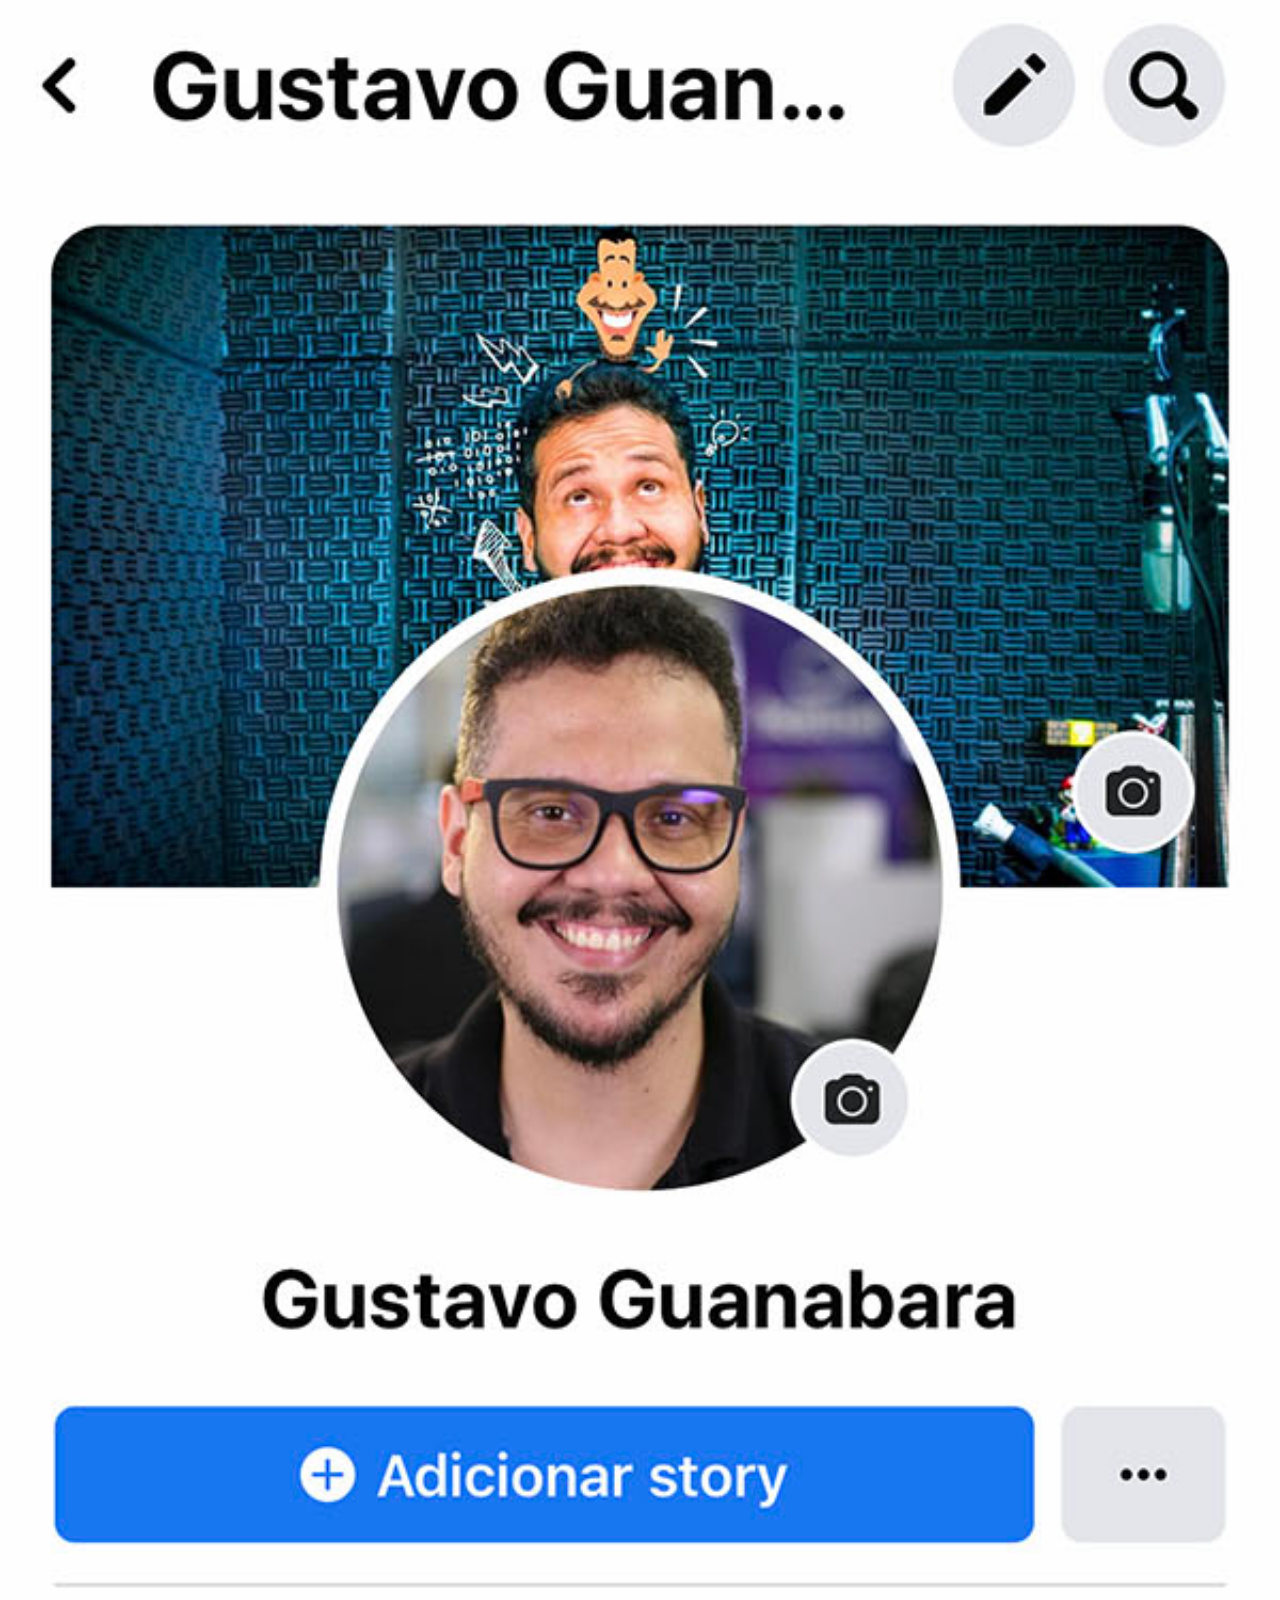
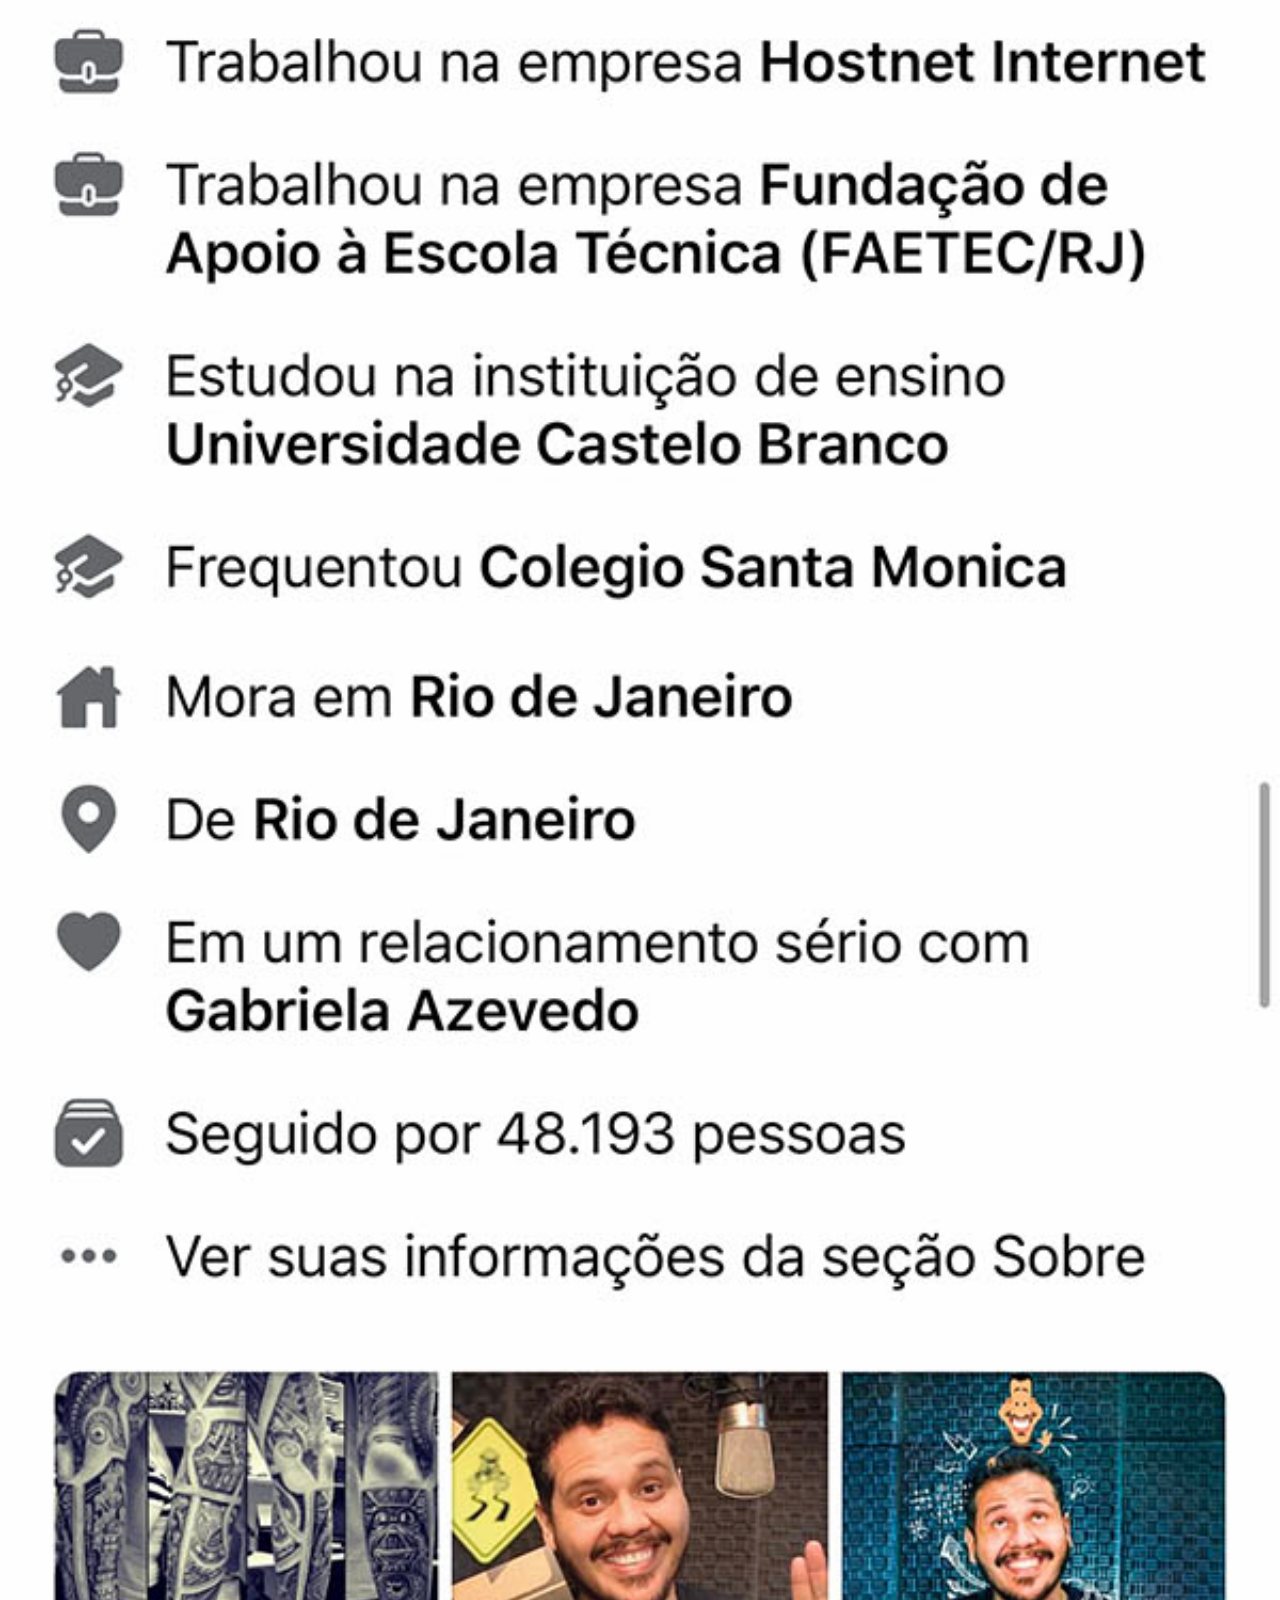
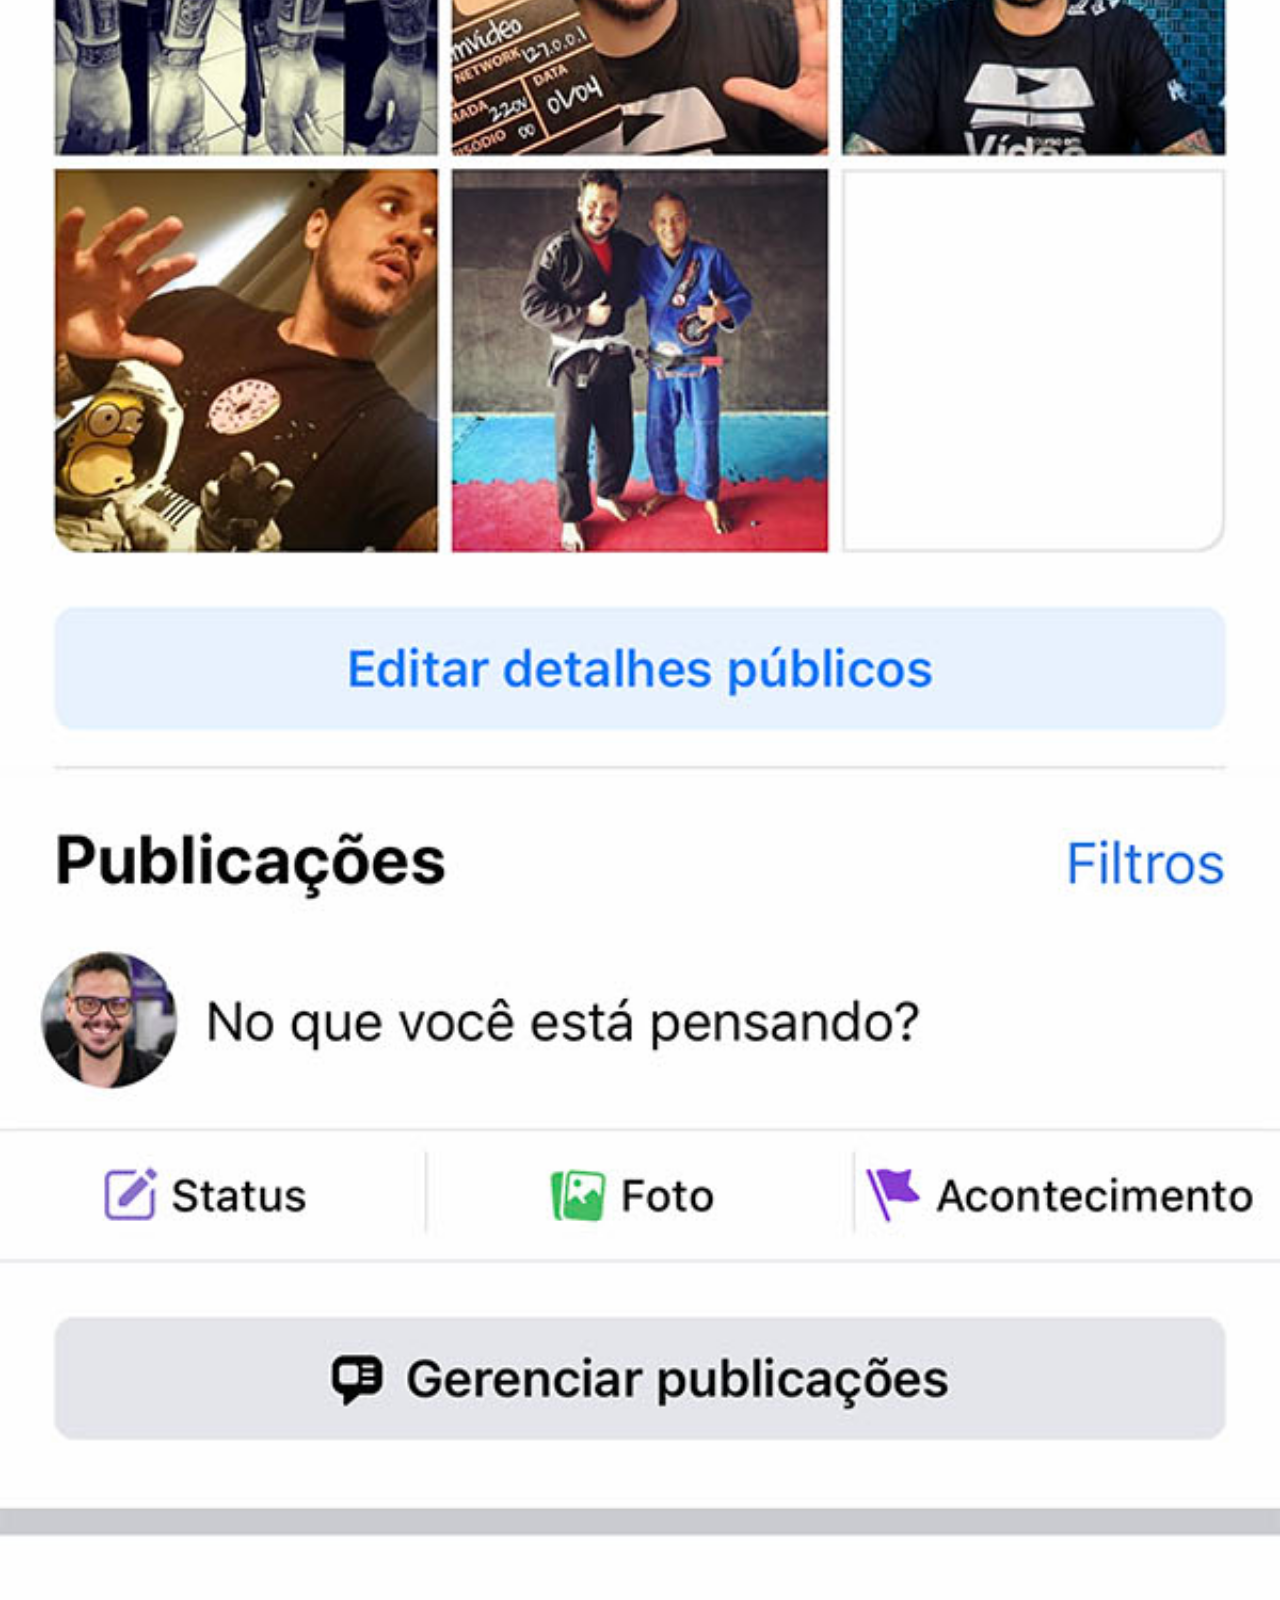
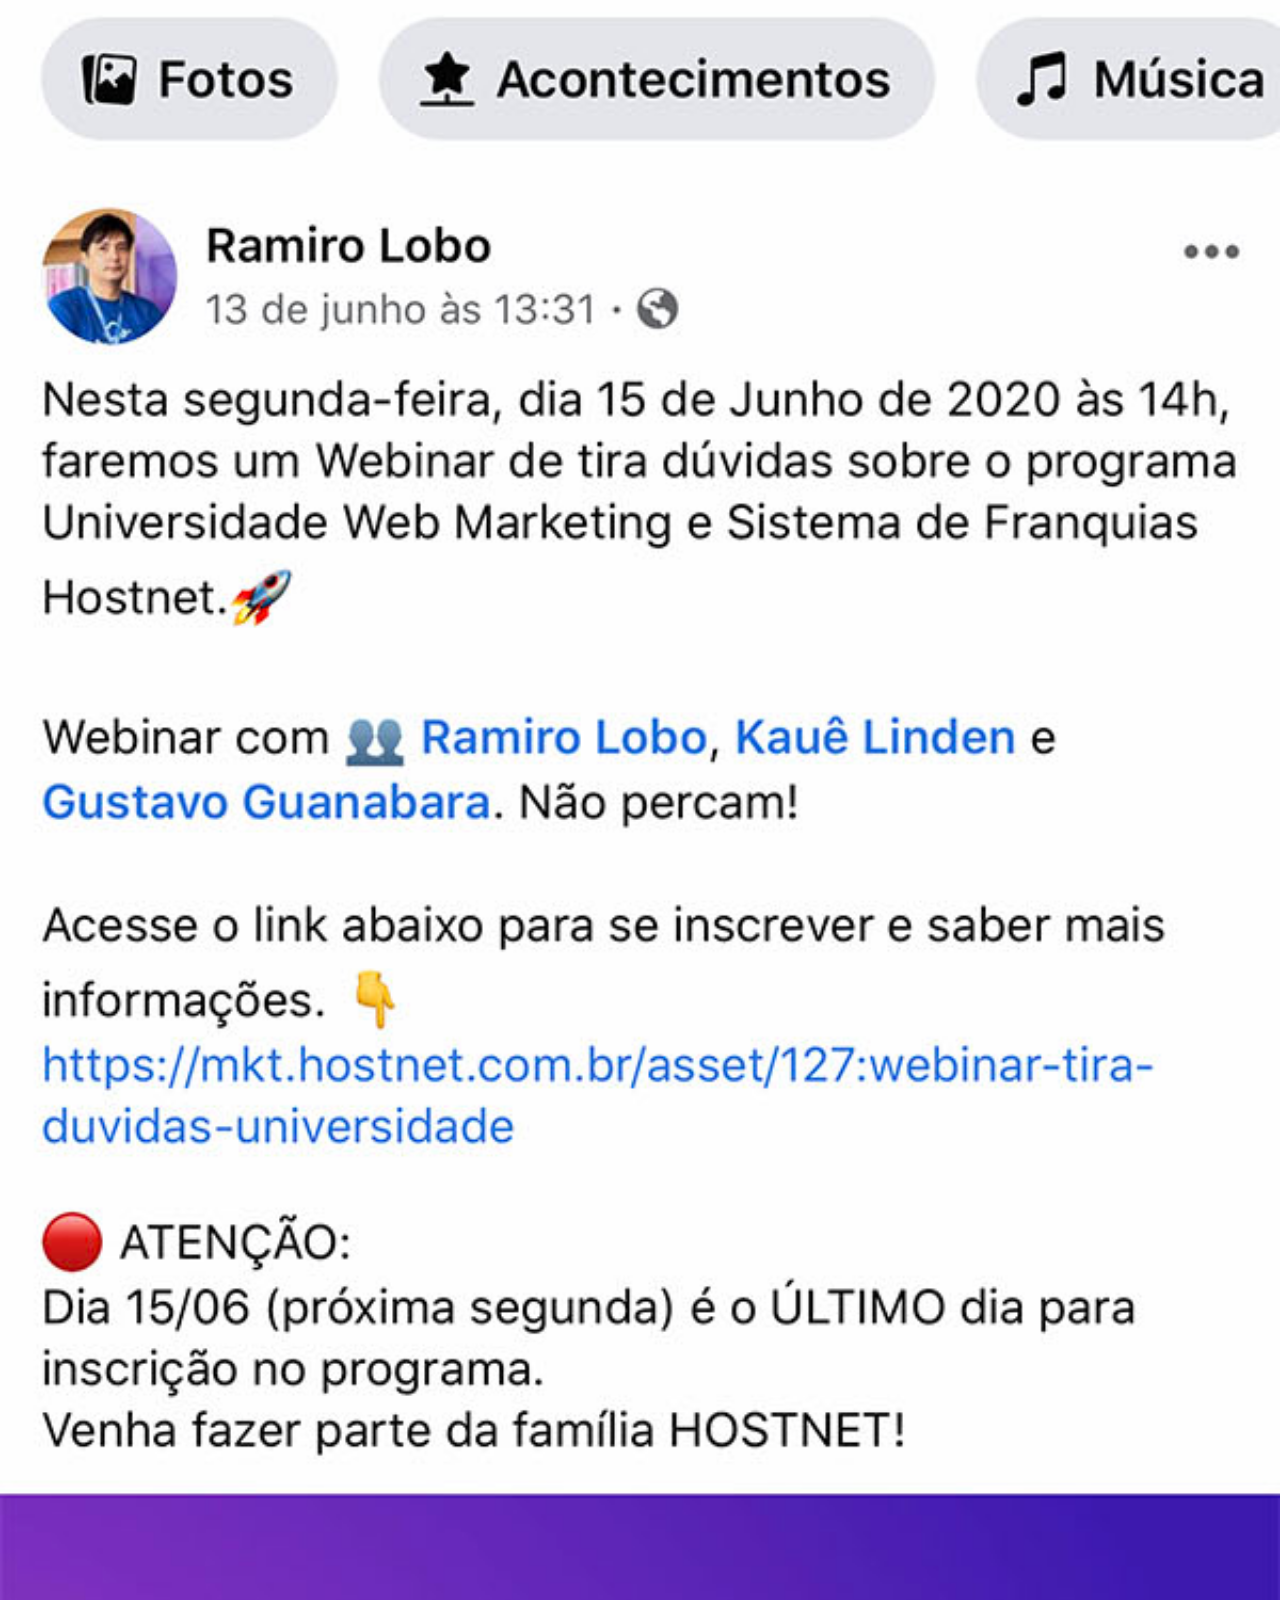
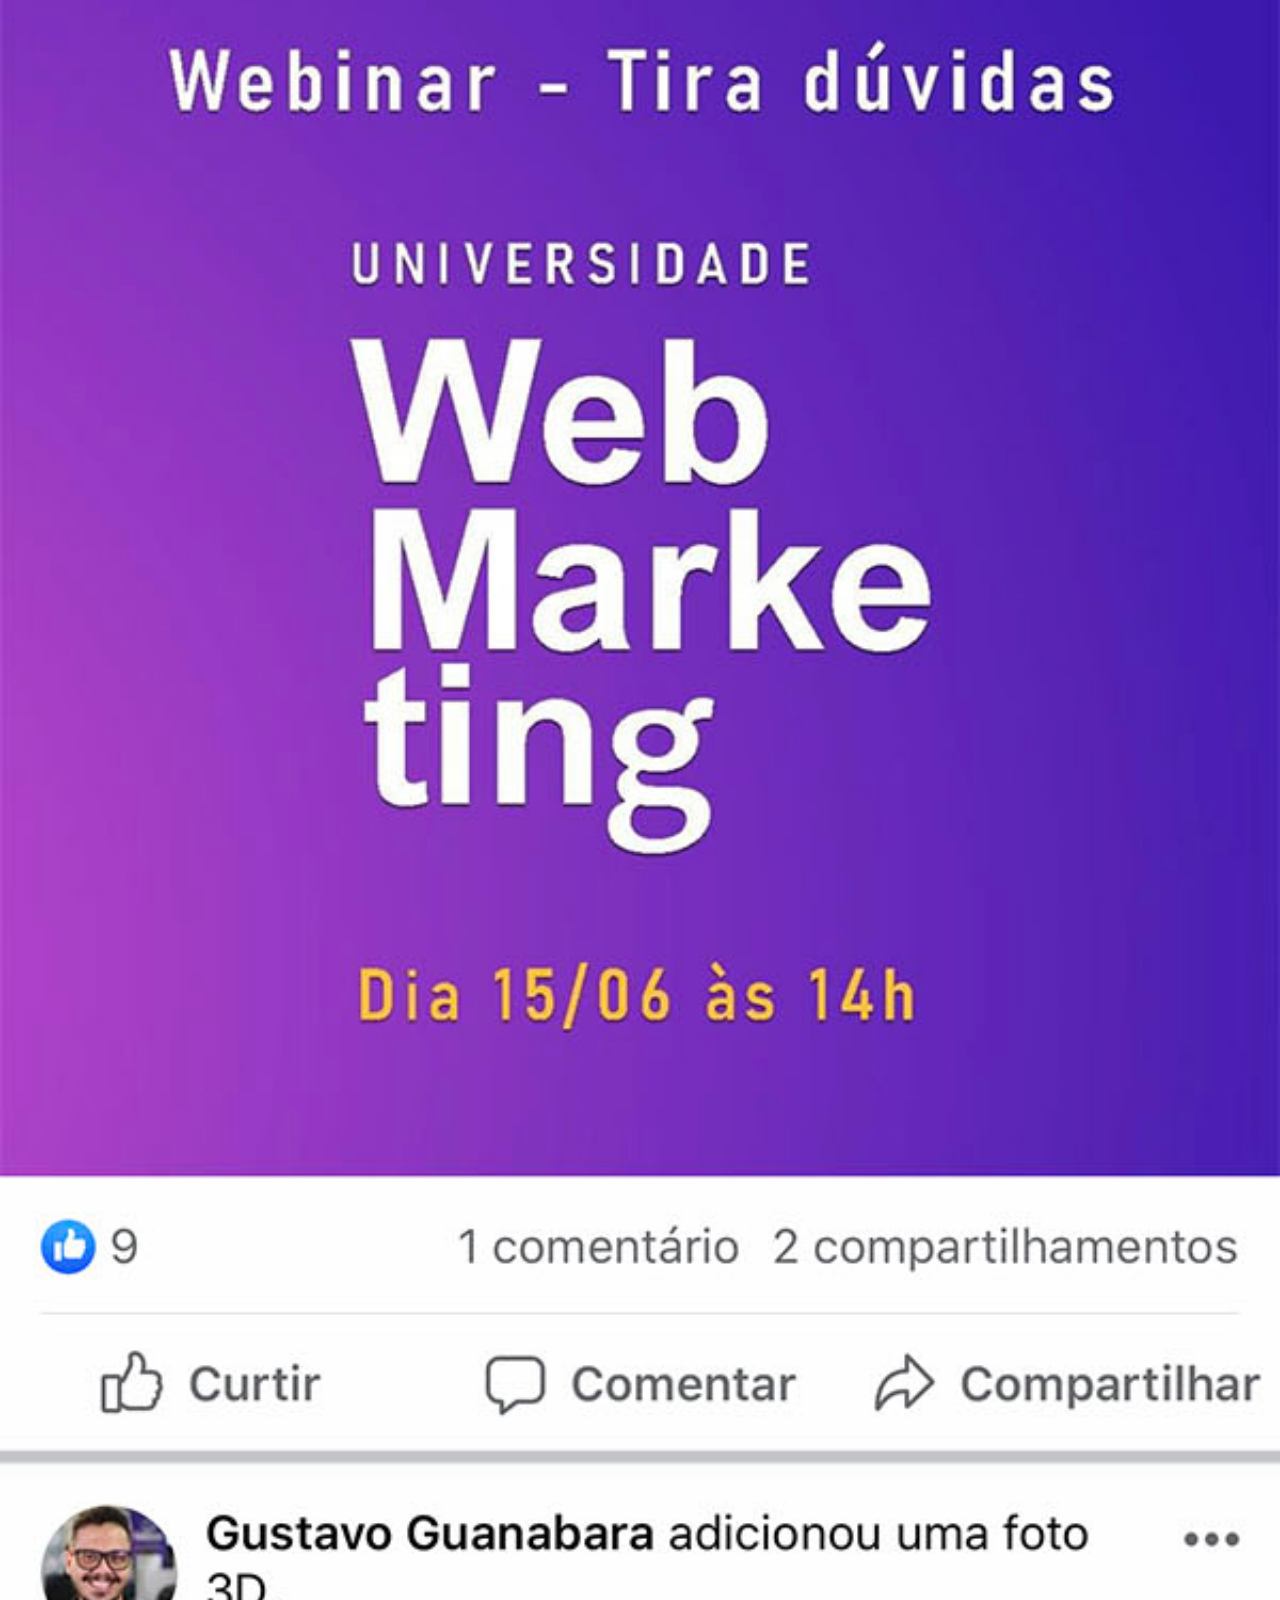
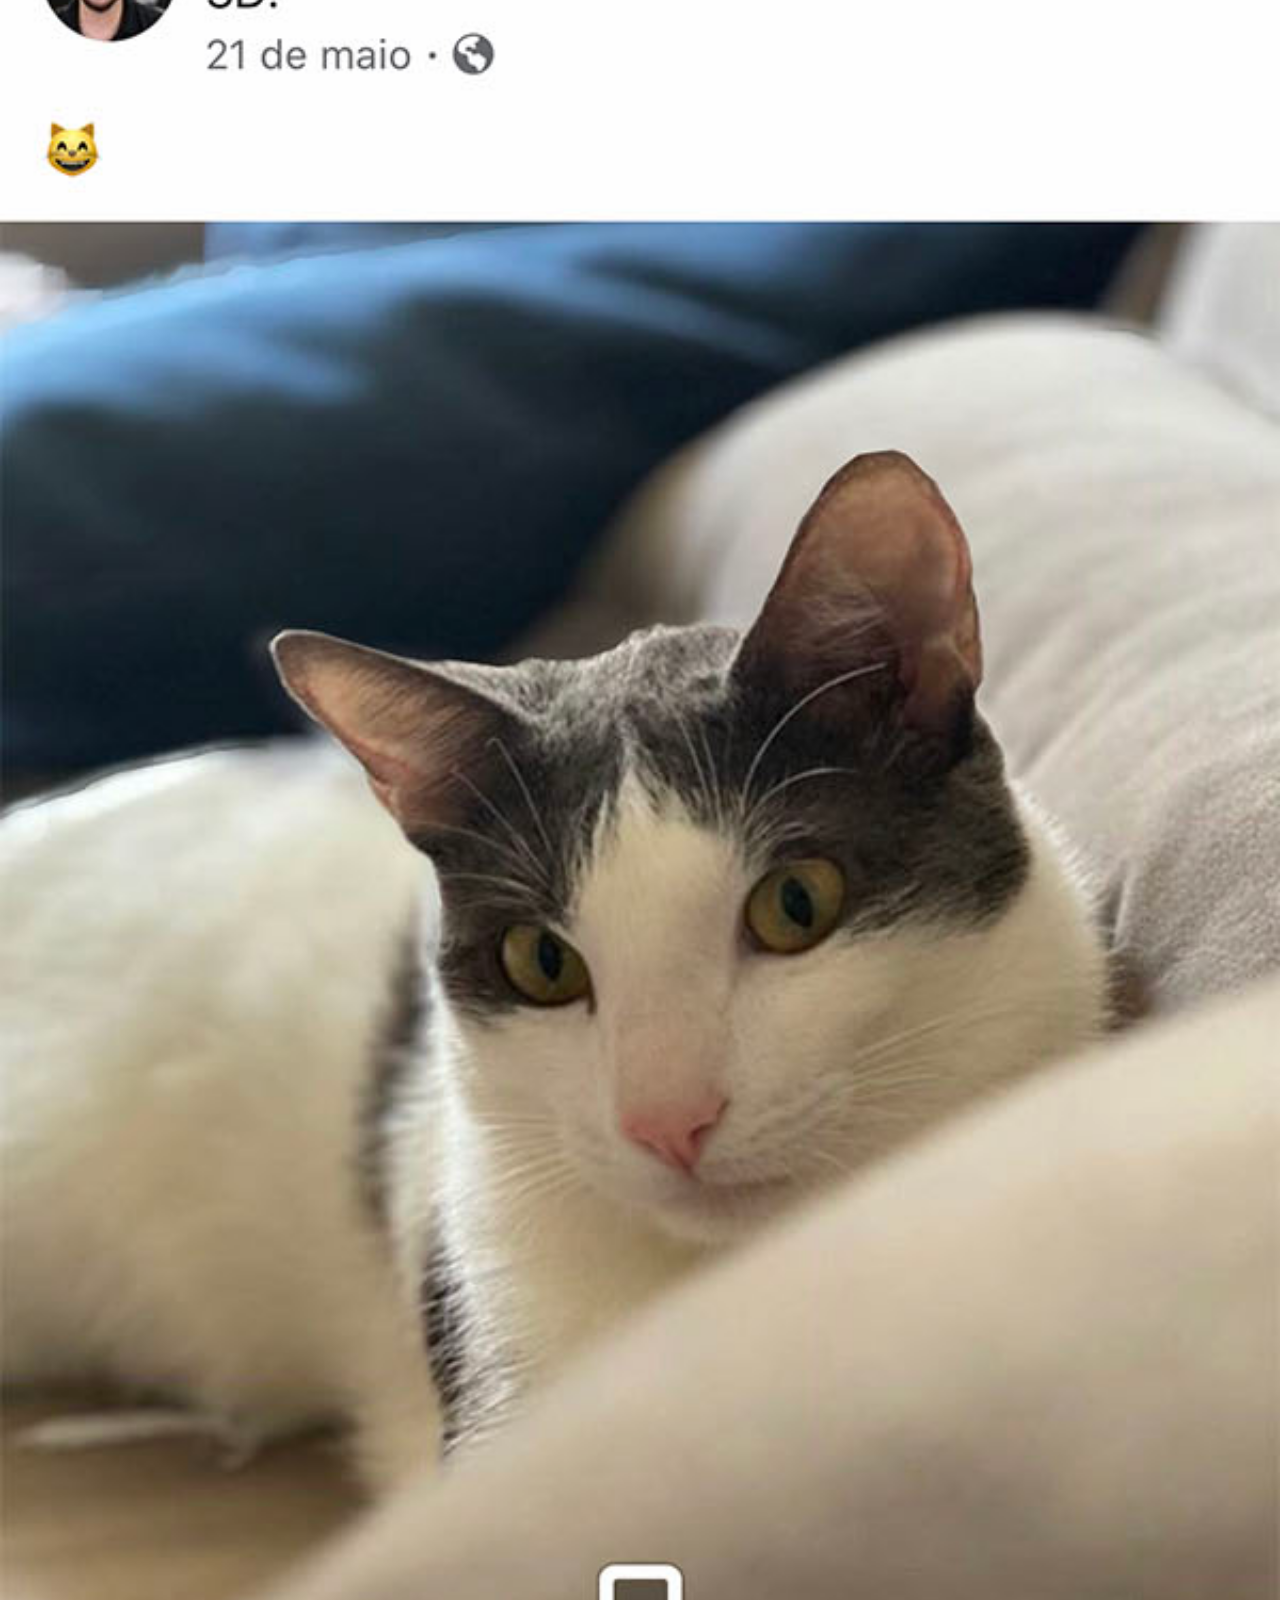
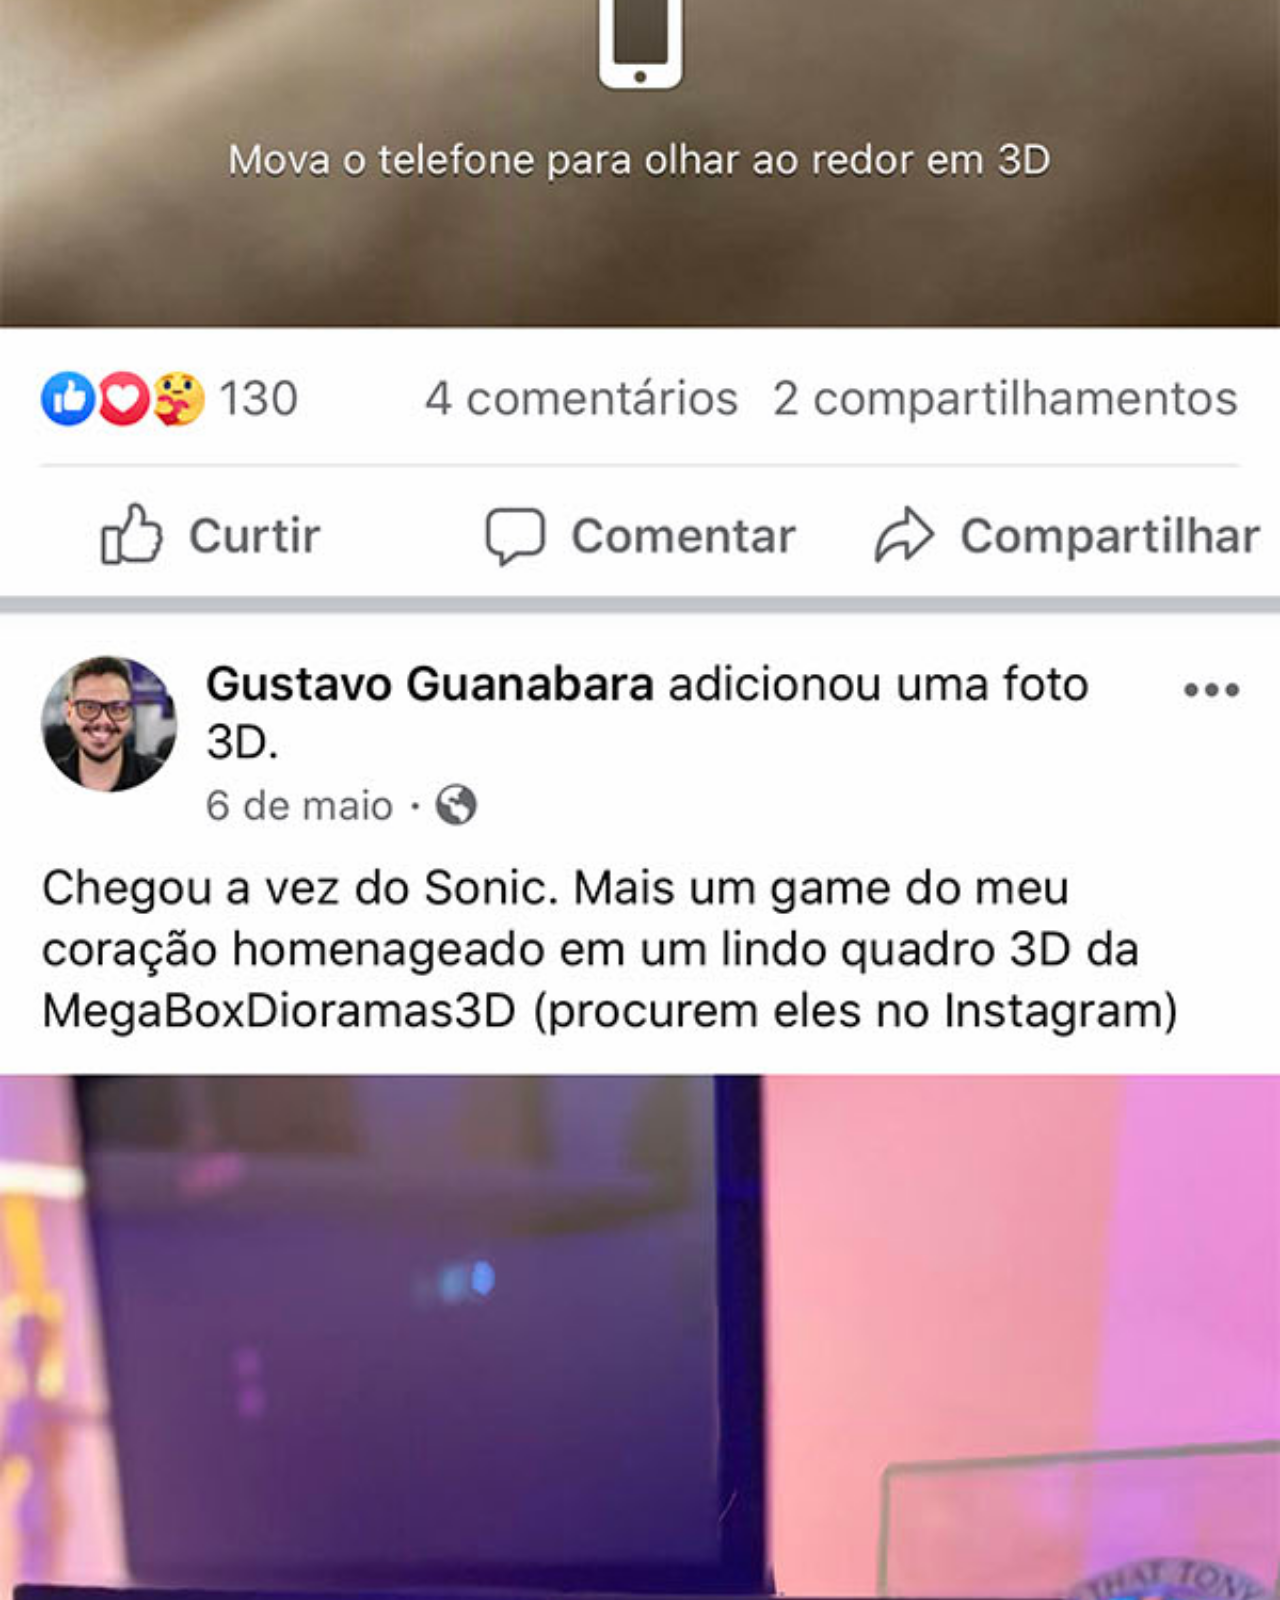
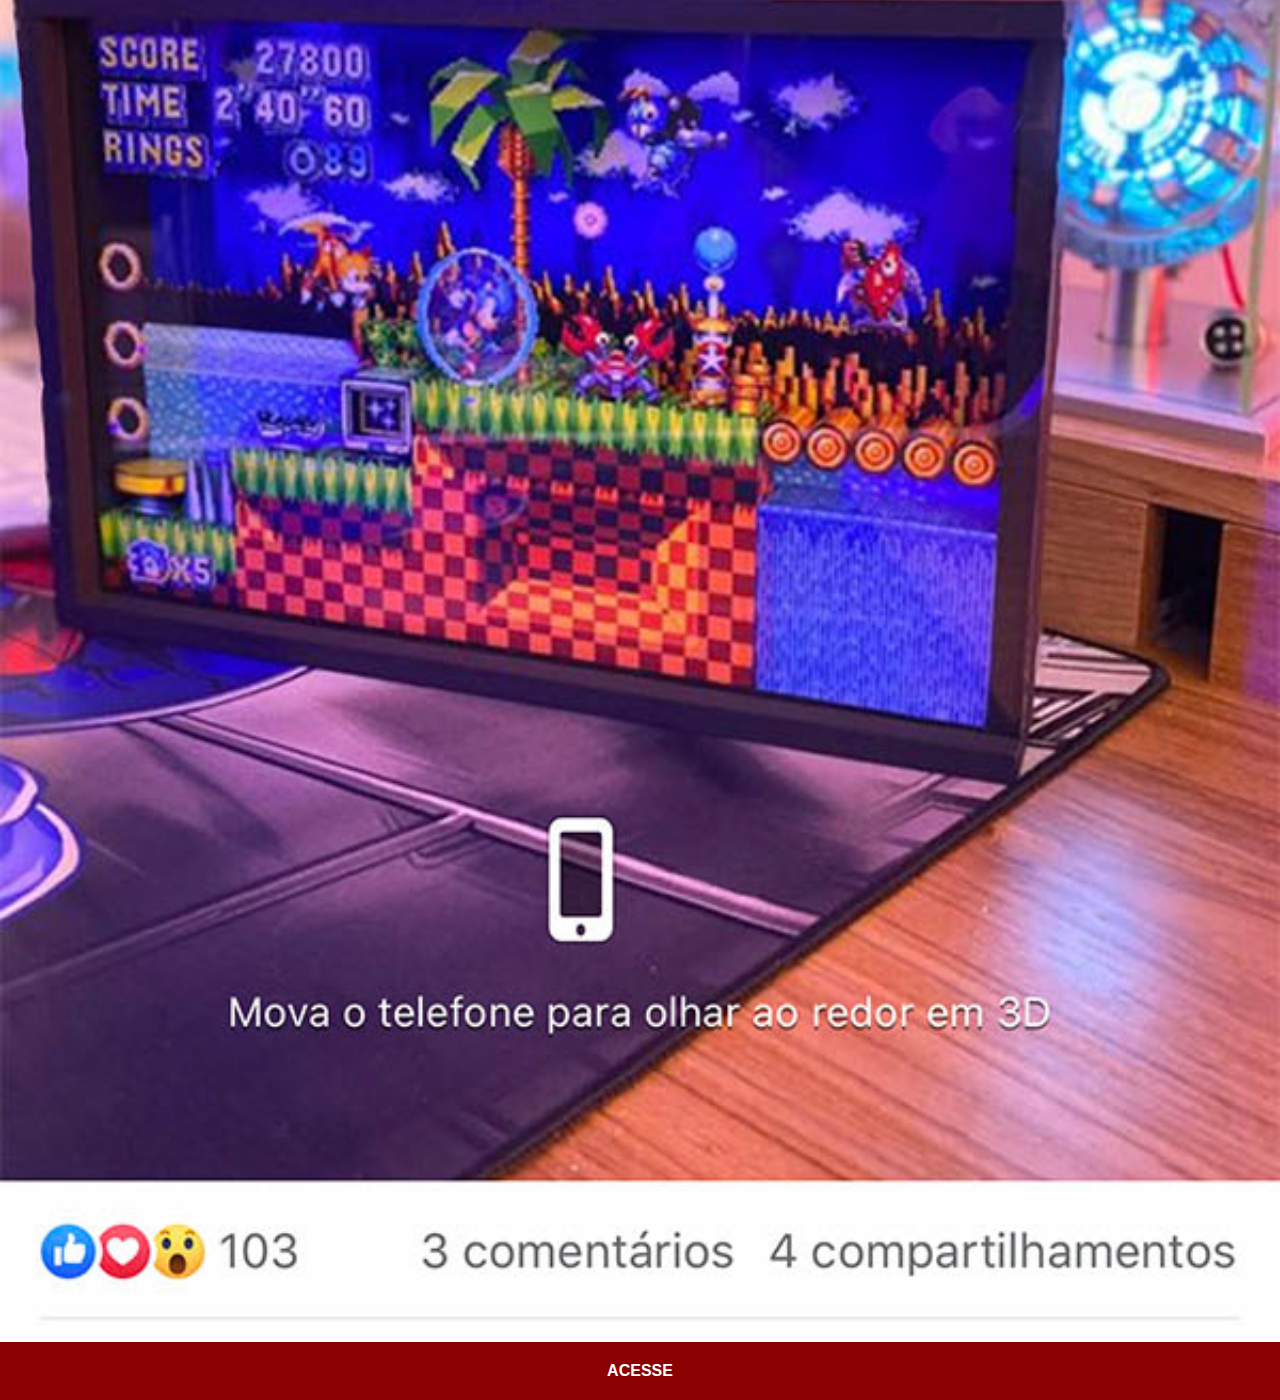
==== facebook.html @ bbd07695 "adicionei redes sociais" ====
<!DOCTYPE html>
<html lang="pt-br">
<head>
    <meta charset="UTF-8">
    <meta name="viewport" content="width=device-width, initial-scale=1.0">
    <title>Facebook</title>
    <link rel="stylesheet" href="estilos/social.css">
</head>
<body>
    <img src="imagens/tela-facebook.jpg" alt="Facebook">
    <a href="https://www.facebook.com/gustavoguanabara/" target="_blank">ACESSE</a>
</body>
</html>
---- estilos/social.css ----
@charset "UTF-8";

* {
    margin: 0px;
    padding: 0px;
    font-family: Arial, Helvetica, sans-serif;
}

::-webkit-scrollbar {
    width: 0px;
    height: 0px;
}

img {
    width: 100vw;
}

a {
    display: block;
    background-color: darkred;
    color: white;
    padding: 20px;
    text-align: center;
    font-weight: bolder;
    text-decoration: none;
}

a:hover {
    background-color: red;
}
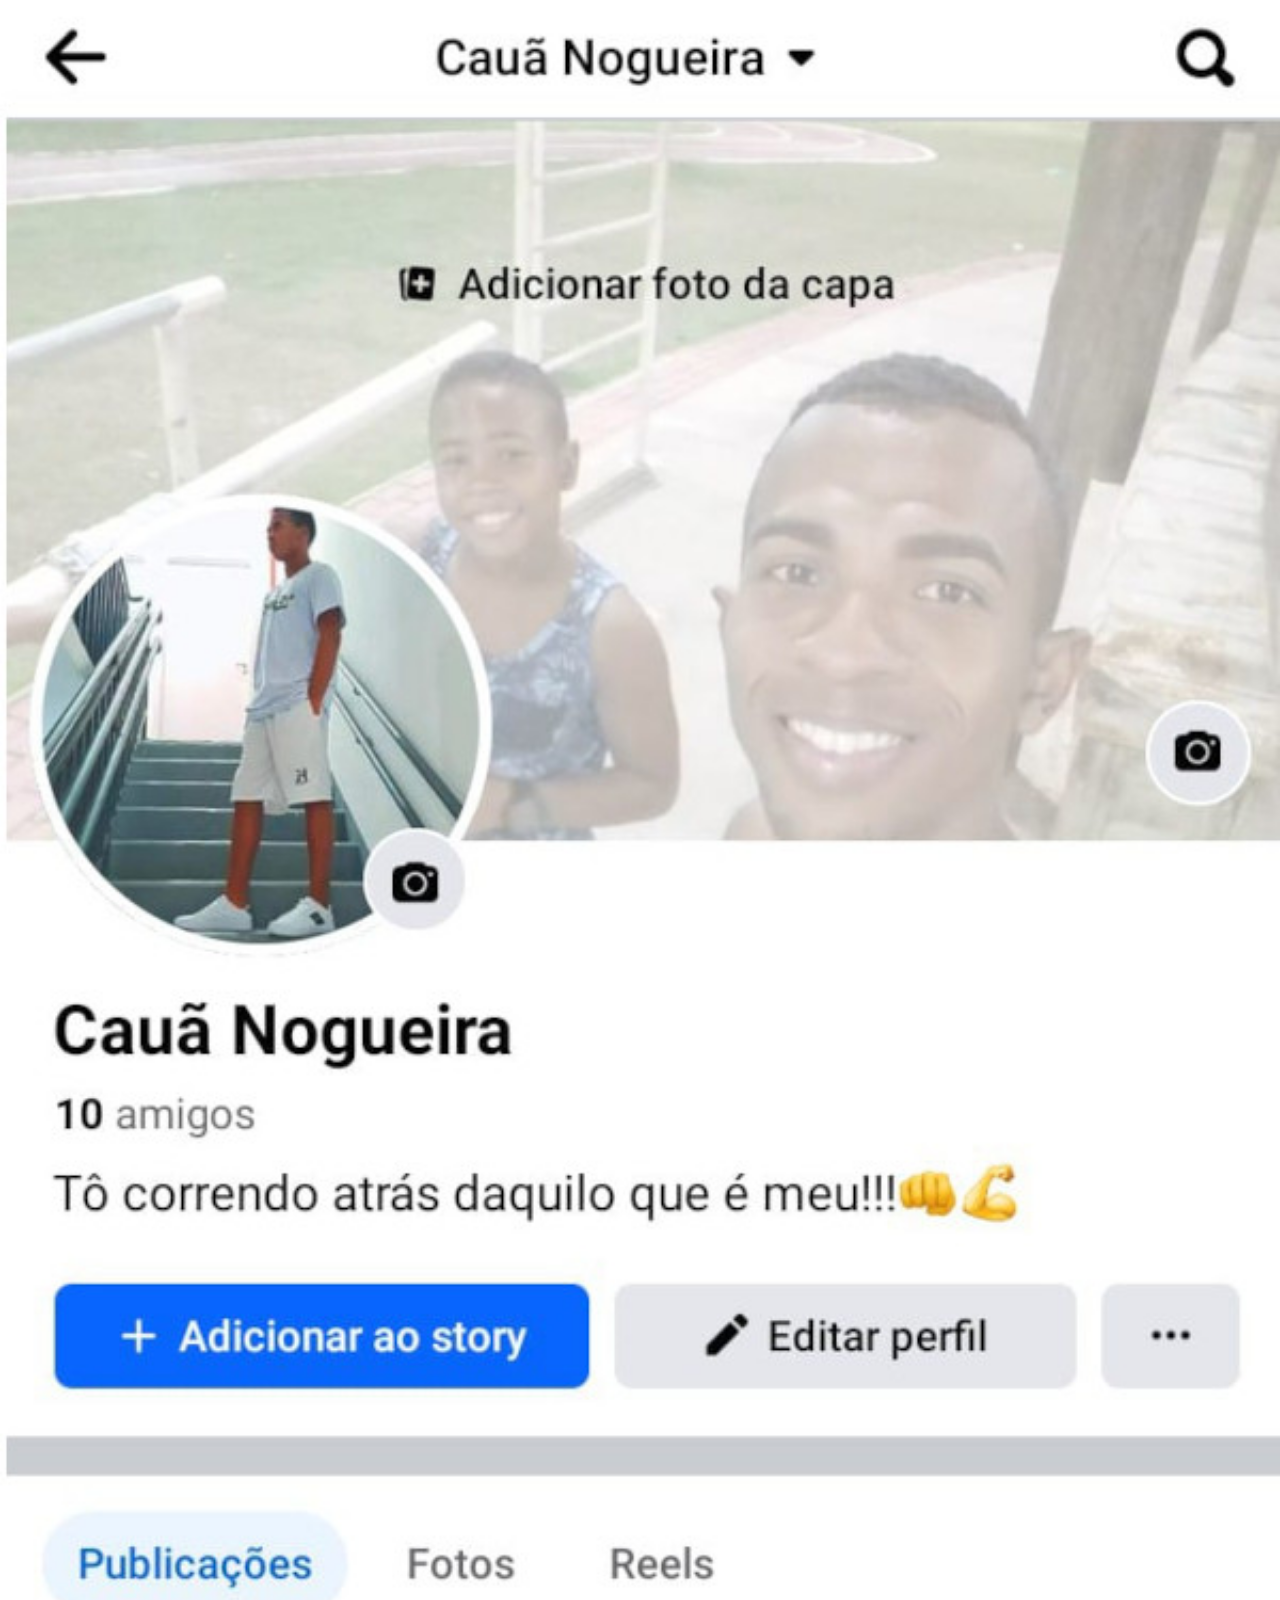
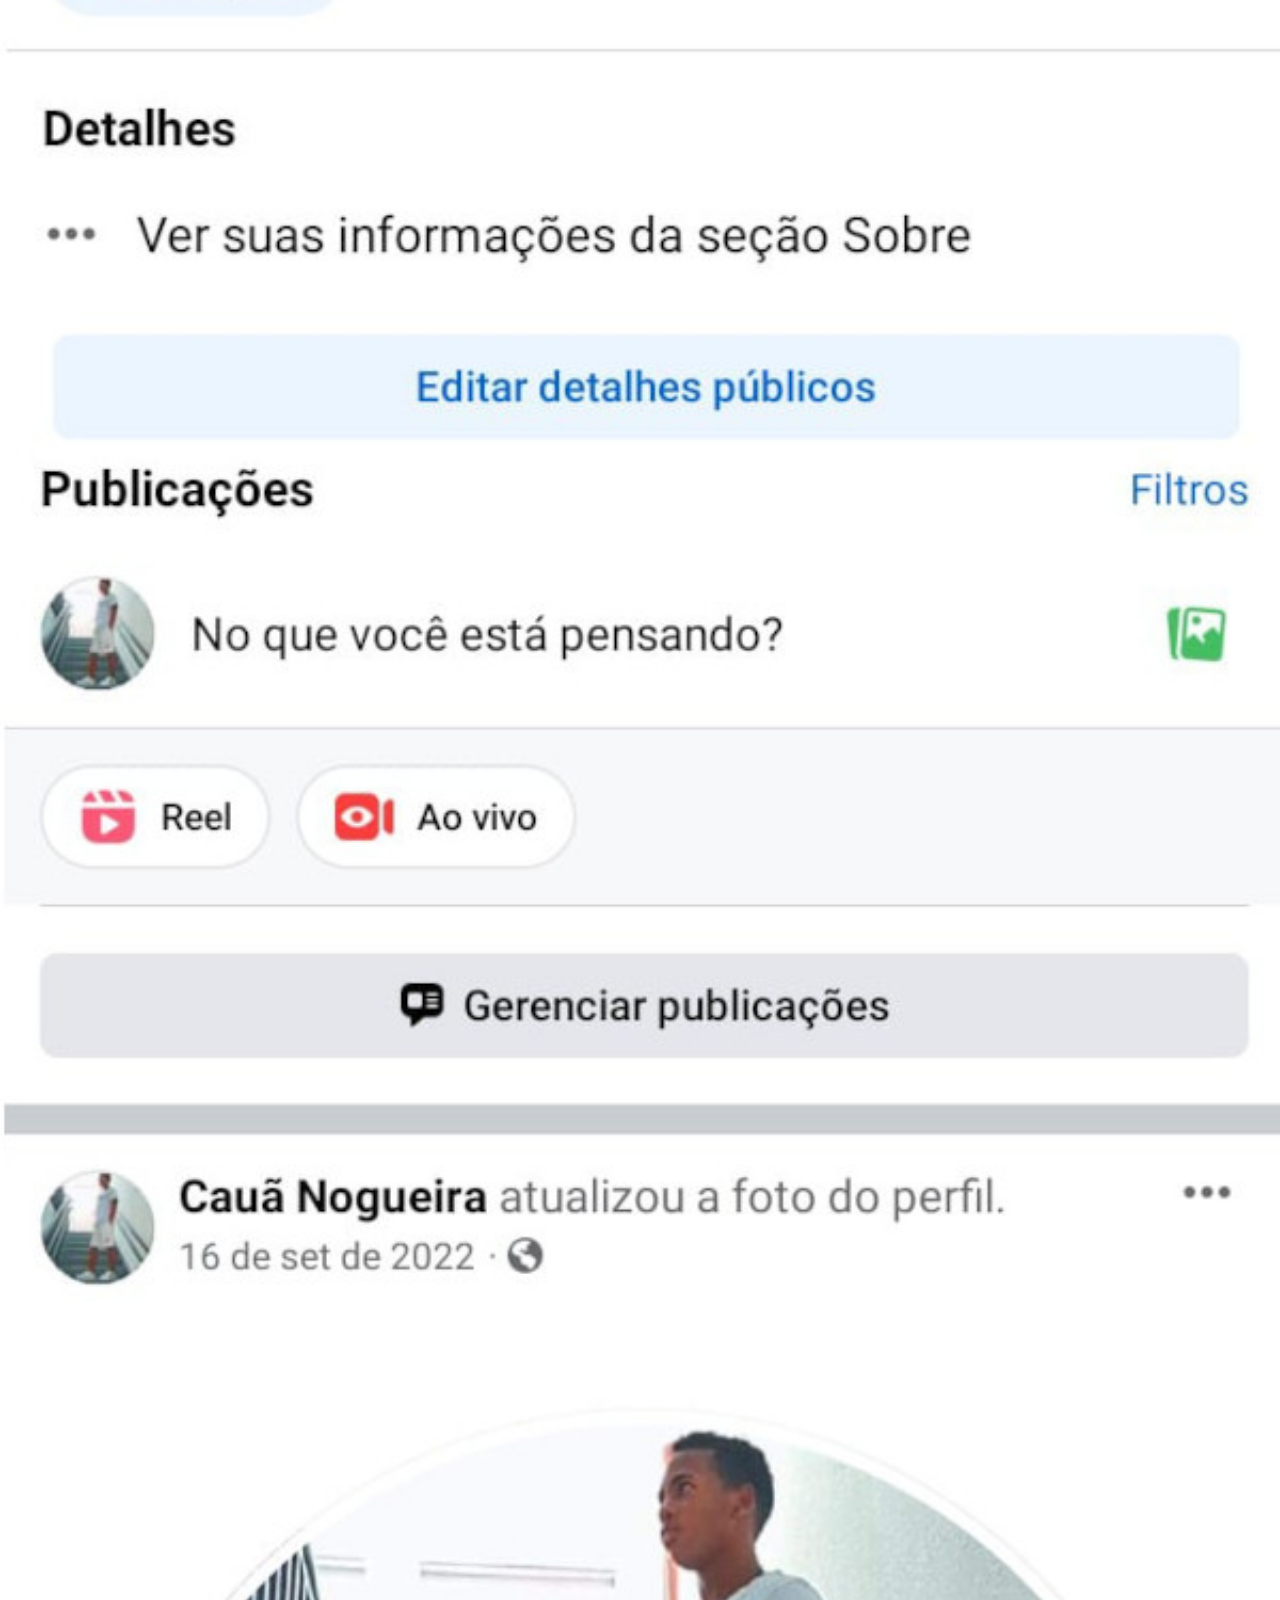
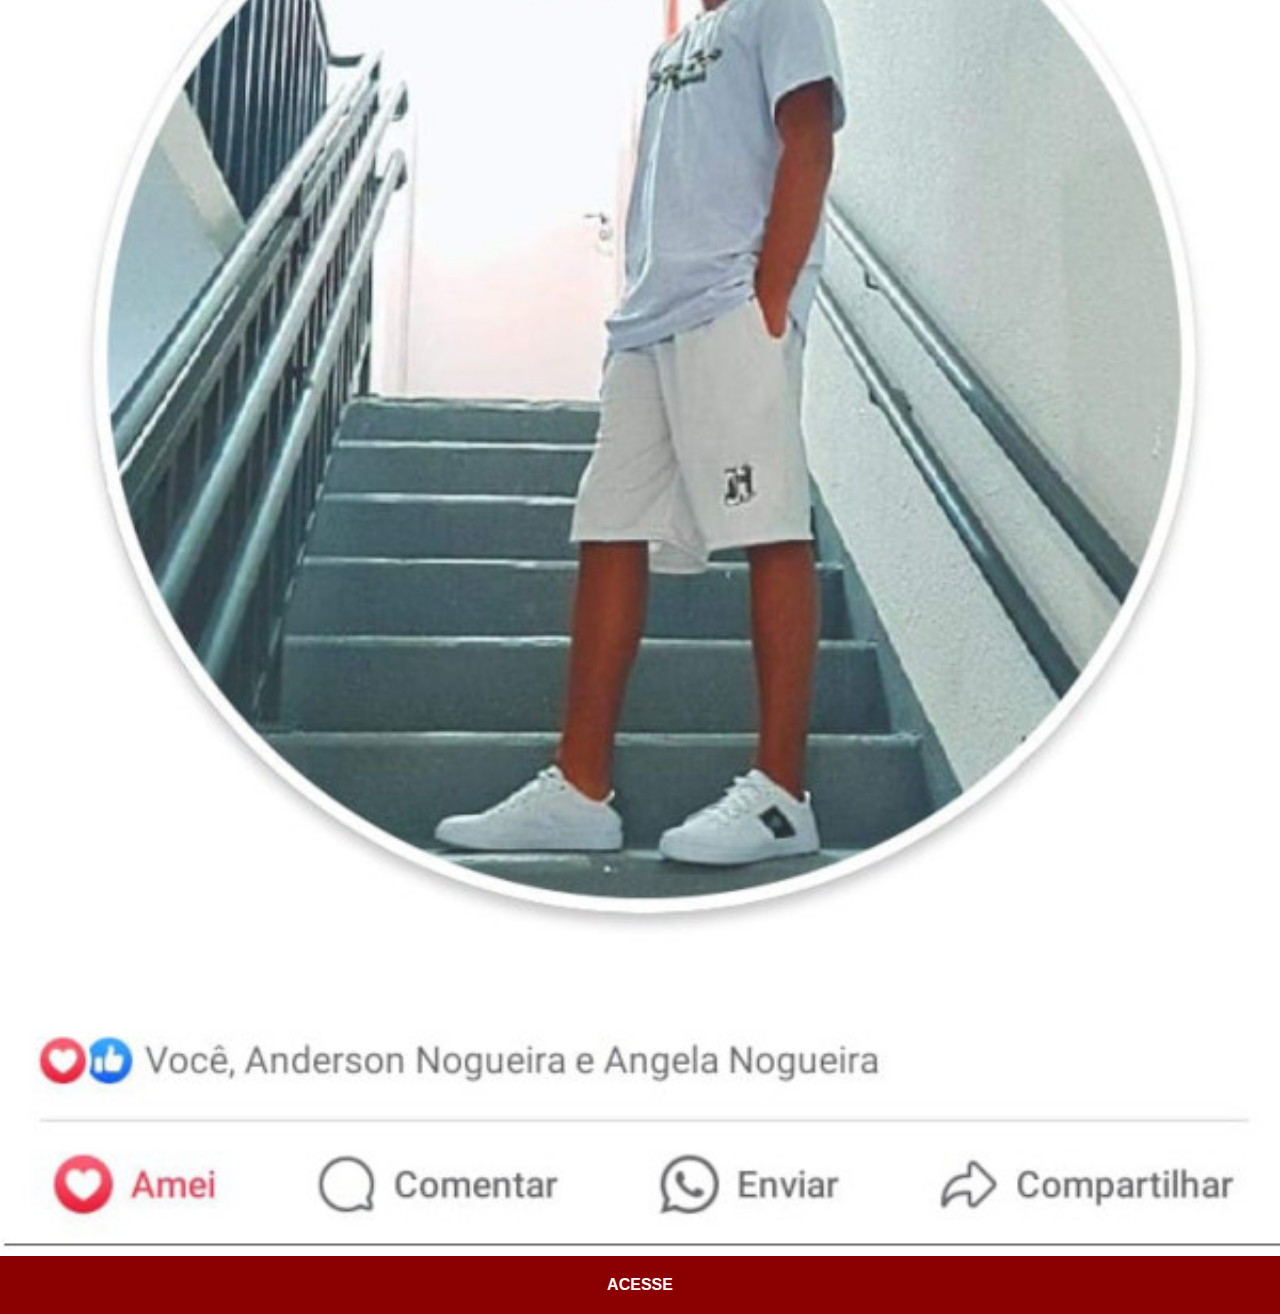
==== commit 497b8664: "adicionei redes sociais" ====
--- a/facebook.html
+++ b/facebook.html
@@ -8,6 +8,6 @@
 </head>
 <body>
     <img src="imagens/tela-facebook.jpg" alt="Facebook">
-    <a href="https://www.facebook.com/gustavoguanabara/" target="_blank">ACESSE</a>
+    <a href="https://www.facebook.com/eucauanogueira16/" target="_blank">ACESSE</a>
 </body>
 </html>